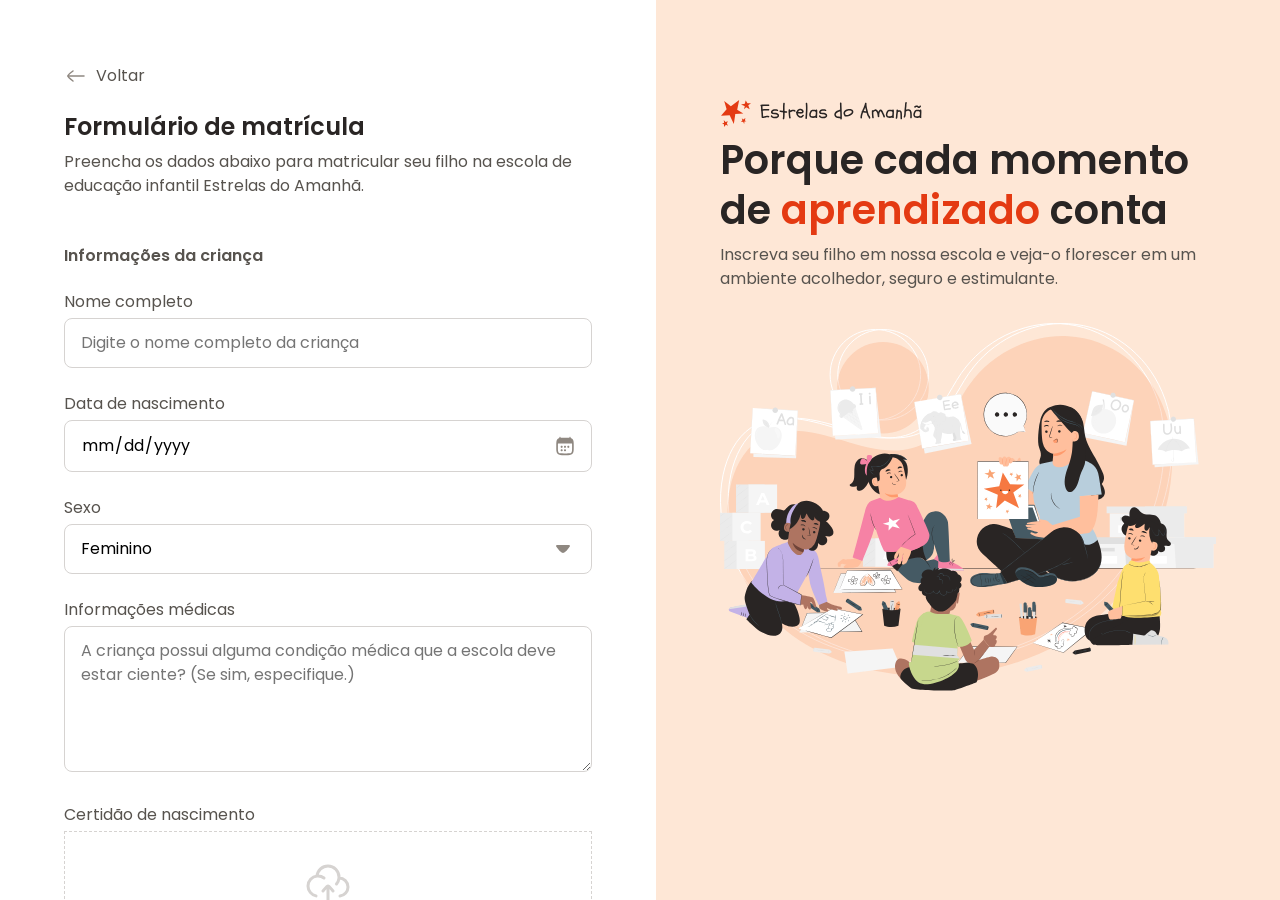
==== projeto-formulario-de-matricula/index.html @ 1df371d6 ":construction: Configurando os campos de endereço" ====
<!DOCTYPE html>
<html lang="pt-BR">
<head>
    <link rel="preconnect" href="https://fonts.googleapis.com">
    <link rel="preconnect" href="https://fonts.gstatic.com" crossorigin>
    
    <meta charset="UTF-8">
    <meta name="viewport" content="width=device-width, initial-scale=1.0">
    <title>Estrelas do Amanhã</title>

    <link rel="stylesheet" href="styles/index.css">
    <link href="https://fonts.googleapis.com/css2?family=Poppins:ital,wght@0,100;0,200;0,300;0,400;0,500;0,600;0,700;0,800;0,900;1,100;1,200;1,300;1,400;1,500;1,600;1,700;1,800;1,900&display=swap" rel="stylesheet">
</head>
<body>
    <div class="app">
        <main>
            <div class="main-container">
                <div class="back">
                    <img src="assets/icons/arrow-left-02.svg" alt="Seta para a esquerda">
                    <span>Voltar</span>
                </div>
                <h1>Formulário de matrícula</h1>
                <p>Preencha os dados abaixo para matricular seu filho na escola de educação infantil Estrelas do Amanhã.</p>
                <form method="post" enctype="multipart/form-data">
                    <fieldset class="child-info">
                        <legend>Informações da criança</legend>
                        <div class="input-wrapper">
                            <label for="fullname">Nome completo</label>
                            <input type="text" name="fullname" id="fullname" placeholder="Digite o nome completo da criança">   
                        </div>
                        <div class="input-wrapper">
                            <label for="birth">Data de nascimento</label>
                            <input type="date" name="birth" id="birth">
                        </div>
                        <div class="select-wrapper">
                            <label for="gender">Sexo</label>
                            <select name="gender" id="gender">
                                <option value="female">Feminino</option>
                                <option value="male">Masculino</option>
                                <option value="na">Prefiro não responder</option>
                            </select>
                        </div>
                        <div class="text-wrapper">
                            <label for="medical-info">Informações médicas</label>
                            <textarea name="medical-info" id="medical-info" cols="30" rows="5" placeholder="A criança possui alguma condição médica que a escola deve estar ciente? (Se sim, especifique.)"></textarea>
                        </div>
                        <div class="droparea wrapper">
                            <label for="birth-file"> Certidão de nascimento</label>
                            <div class="dropzone">
                                <input type="file" name="birth-file" id="birth-file">
                                <svg width="48" height="48" viewBox="0 0 48 48" fill="none" xmlns="http://www.w3.org/2000/svg">
                                    <path d="M34.9552 18.0221C34.97 18.022 34.985 18.022 35 18.022C39.9706 18.022 44 22.0588 44 27.0386C44 31.6796 40.5 35.5016 36 36M34.9552 18.0221C34.9848 17.6921 35 17.3579 35 17.0202C35 10.9339 30.0752 6 24 6C18.2465 6 13.5247 10.4253 13.0408 16.0638M34.9552 18.0221C34.7506 20.2952 33.8572 22.3692 32.4856 24.033M20.001 18.022C18.3295 16.7639 16.2516 16.0183 14 16.0183C13.6765 16.0183 13.3565 16.0337 13.0408 16.0638C7.96796 16.5475 4 20.8278 4 26.0366C4 30.8834 7.43552 34.9264 12 35.8546" stroke="#D6D3D1" stroke-width="3" stroke-linecap="round" stroke-linejoin="round"/>
                                    <path d="M24 26V42M24 26C22.5996 26 19.9831 29.9886 19 31M24 26C25.4004 26 28.017 29.9886 29 31" stroke="#D6D3D1" stroke-width="3" stroke-linecap="round" stroke-linejoin="round"/>
                                </svg>
                                <p>Clique aqui para selecionar os arquivos</p>
                            </div>
                        </div>
                    </fieldset>
                    <fieldset class="address">
                        <legend>Endereço residencial</legend>
                        <div class="input-wrapper">
                            <label for="cep">CEP</label>
                            <input type="text" id="cep" name="cep">
                        </div>
                        <div class="flex">
                            <div class="input-wrapper flex-2">
                                <label for="street">Rua</label>
                                <input type="text" id="street" name="street" value="Rua das Flores" disabled>
                            </div>
                            <div class="input-wrapper flex-1">
                                <label for="number">Número</label>
                                <input type="number" id="number" name="number">
                            </div>
                        </div>
                        <div class="flex">
                            <div class="input-wrapper flex-2">
                                <label for="city">Cidade</label>
                                <input type="text" id="city" name="city" value="São Paulo" disabled>
                            </div>
                            <div class="input-wrapper flex-1">
                                <label for="state">Estado</label>
                                <input type="text" id="state" name="state" value="SP" disabled>
                            </div>
                        </div>
                    </fieldset>
                </form>
            </div>
        </main>
        <aside>
            <div class="aside-container">
                <header>
                    <img src="assets/logo.svg" alt="Logo da Estrelas do Amanhã">
                    <h2>Porque cada momento de <span>aprendizado</span> conta</h2>
                    <p>Inscreva seu filho em nossa escola e veja-o florescer em um ambiente acolhedor, seguro e estimulante.</p>
                </header>

                <img src="assets/Illustration.svg" alt="Ilustração de uma professora rodeada de crianças prestando atenção">
            </div>
        </aside>
    </div>
</body>
</html>
---- projeto-formulario-de-matricula/styles/index.css ----
@import url(global.css);
@import url(layout.css);
@import url(forms.css);
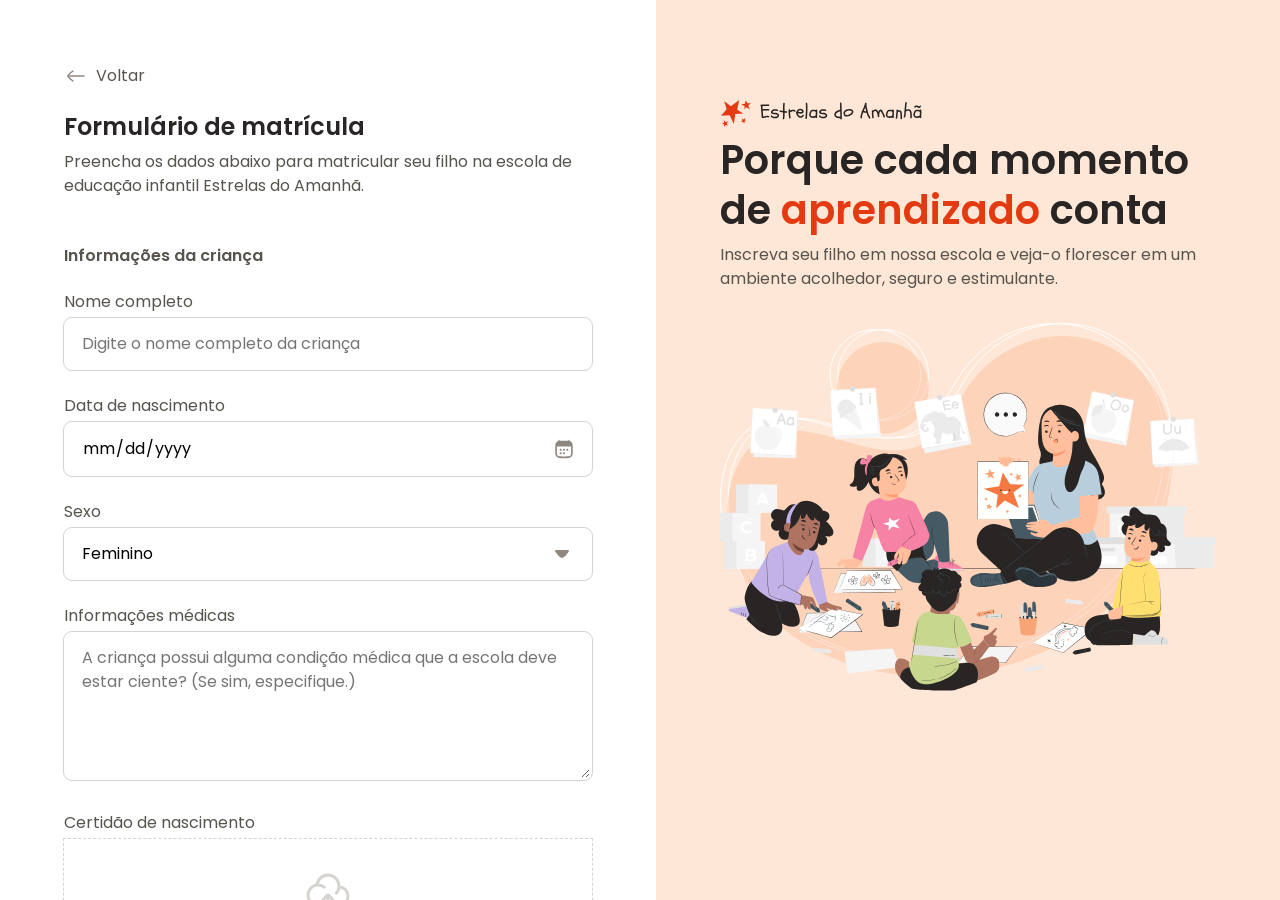
==== commit ca423b92: ":lipstick: feat: Corrigindo layout shift" ====
--- a/projeto-formulario-de-matricula/index.html
+++ b/projeto-formulario-de-matricula/index.html
@@ -21,7 +21,7 @@
                 </div>
                 <h1>Formulário de matrícula</h1>
                 <p>Preencha os dados abaixo para matricular seu filho na escola de educação infantil Estrelas do Amanhã.</p>
-                <form method="post" enctype="multipart/form-data">
+                <form method="post" enctype="multipart/form-data" autocomplete="off">
                     <fieldset class="child-info">
                         <legend>Informações da criança</legend>
                         <div class="input-wrapper">
@@ -44,7 +44,7 @@
                             <label for="medical-info">Informações médicas</label>
                             <textarea name="medical-info" id="medical-info" cols="30" rows="5" placeholder="A criança possui alguma condição médica que a escola deve estar ciente? (Se sim, especifique.)"></textarea>
                         </div>
-                        <div class="droparea wrapper">
+                        <div class="droparea-wrapper">
                             <label for="birth-file"> Certidão de nascimento</label>
                             <div class="dropzone">
                                 <input type="file" name="birth-file" id="birth-file">
@@ -83,6 +83,96 @@
                             </div>
                         </div>
                     </fieldset>
+                    <fieldset class="guardian">
+                        <legend>Informações do responsável</legend>
+                        <div class="input-wrapper">
+                            <label for="guardian-name">Nome do responsável</label>
+                            <input type="text" id="guardian-name" name="guardian-name">
+                            <small>Principal responsável legal e contato de emergência</small>
+                        </div>
+                        <div class="input-wrapper">
+                            <label for="guardian-phone">Telefone</label>
+                            <input type="tel" id="guardian-phone" name="guardian-phone" placeholder="(10) 9 8765-4321">
+                        </div>
+                        <div class="input-wrapper">
+                            <label for="guardian-mail">Email</label>
+                            <input type="email" id="guardian-mail" name="guardian-mail" required>
+                            <div class="error">
+                                <img src="assets/icons/alert-circle.svg" alt="Sinal de alerta">
+                                <span>Insira um email válido.</span>
+                            </div>
+                        </div>                    
+                    </fieldset>
+                    <fieldset class="enroll-options">
+                        <legend>Opções de matrícula</legend>
+                        <div class="input-wrapper">
+                            <label>Selecione o turno de estudo</label>
+                            <div class="radio-wrapper">
+                                <div class="radio-inner">
+                                    <div class="radio-image"></div>
+                                    <input type="radio" name="study-shift" id="morning" value="morning">
+                                    <img src="assets/icons/sun-cloud-02.svg" alt="Icone de sol e nuvens">
+                                    <label for="morning">Manhã</label>
+                                </div>
+                                <div class="radio-inner">
+                                    <div class="radio-image"></div>
+                                    <input type="radio" name="study-shift" id="afternoon" value="afternoon">
+                                    <img src="assets/icons/sun-02.svg" alt="Icone de sol">
+                                    <label for="afternoon">Tarde</label>
+                                </div>
+                            </div>
+                        </div>
+                        <div class="input-wrapper">
+                            <label>Em qual esporte você gostaria de inscrever seu filho?</label>
+                            <div class="radio-wrapper">
+                                <div class="radio-inner">
+                                    <div class="radio-image"></div>
+                                    <input type="radio" name="sport" id="football">
+                                    <img src="assets/icons/football.svg" alt="Icone de futebol">
+                                    <label for="football">Futebol</label>
+                                </div>
+                                <div class="radio-inner">
+                                    <div class="radio-image"></div>
+                                    <input type="radio" name="sport" id="basketball">
+                                    <img src="assets/icons/basketball-02.svg" alt="Icone de basquete">
+                                    <label for="basketball">Basquete</label>
+                                </div>
+                                <div class="radio-inner">
+                                    <div class="radio-image"></div>
+                                    <input type="radio" name="sport" id="swimming">
+                                    <img src="assets/icons/swimming.svg" alt="Icone de natação">
+                                    <label for="swimming">Natação</label>
+                                </div>
+                                <div class="radio-inner">
+                                    <div class="radio-image"></div>
+                                    <input type="radio" name="sport" id="yoga">
+                                    <img src="assets/icons/yoga-02.svg" alt="Icone de yoga">
+                                    <label for="yoga">Yoga</label>
+                                </div>
+                                <div class="radio-inner">
+                                    <div class="radio-image"></div>
+                                    <input type="radio" name="sport" id="volley">
+                                    <img src="assets/icons/volleyball.svg" alt="Icone de volley">
+                                    <label for="volley">Volley</label>
+                                </div>
+                                <div class="radio-inner">
+                                    <div class="radio-image"></div>
+                                    <input type="radio" name="sport" id="boxxing">
+                                    <img src="assets/icons/boxing-glove-01.svg" alt="Icone de boxe">
+                                    <label for="boxing">Boxe</label>
+                                </div>
+                            </div>
+                        </div>
+                    </fieldset>
+                    <div class="terms-wrapper input-wrapper checkbox-wrapper">
+                        <div class="checkbox-image"></div>
+                        <input type="checkbox" name="terms" id="terms">
+                        <label for="terms">Declaro que li e concordo com os <strong>Termos e Condições</strong> e com a <strong>Política de Privacidade</strong> da escola Estrela do Amanhã. </label>
+                    </div>
+                    <div class="actions-wrapper">
+                        <button class="btn-secondary" type="button">Salvar respostas</button>
+                        <button class="btn-primary" type="submit">Fazer matricula</button>
+                    </div>
                 </form>
             </div>
         </main>
